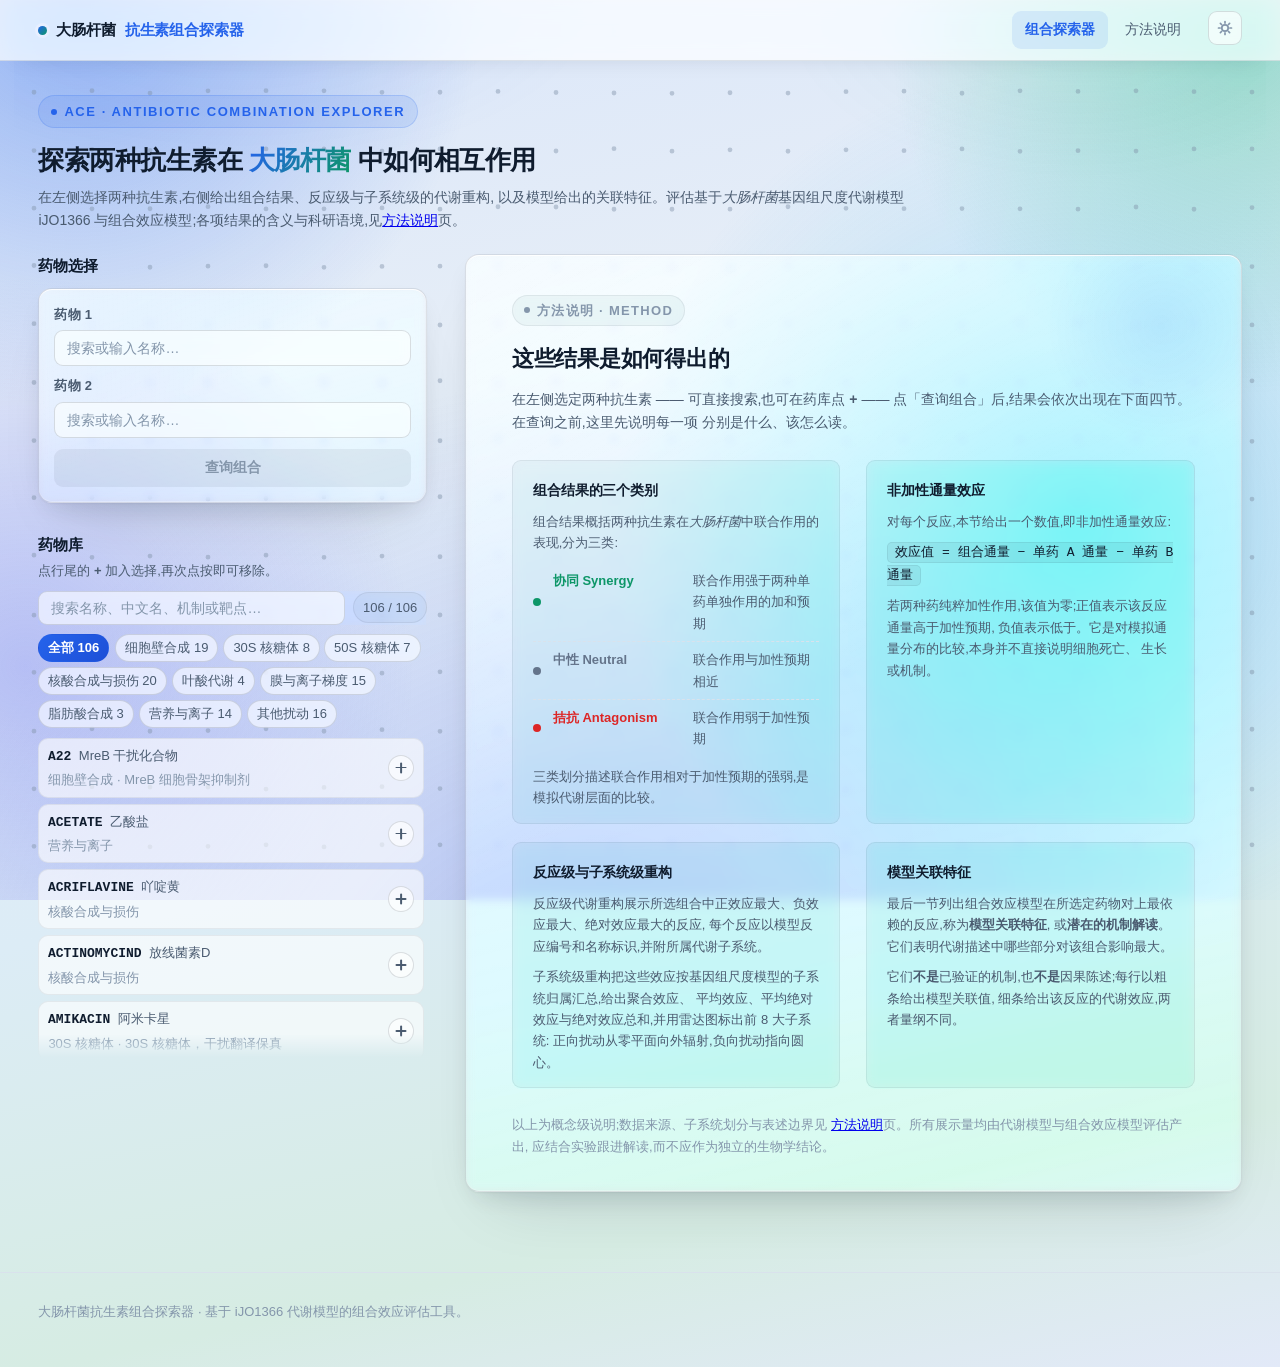
==== index.html @ 9e70644c "Initial commit: ACE web platform (Chinese UI, 8-step evaluation overlay)" ====
<!DOCTYPE html>
<html lang="zh-CN">
<head>
<meta charset="utf-8">
<meta name="viewport" content="width=device-width, initial-scale=1">
<title>组合探索器 — 大肠杆菌抗生素组合探索器</title>
<link rel="stylesheet" href="css/style.css?v=54">
<script src="js/theme.js?v=54"></script>
<script src="js/grid.js?v=54" defer></script>
<script src="js/collapse.js?v=54" defer></script>
</head>
<body>

<canvas id="bg-grid" aria-hidden="true"></canvas>

<div id="err-banner" style="display:none;position:fixed;left:0;right:0;bottom:0;z-index:999;
     background:#7f1d1d;color:#fff;font:13px/1.5 monospace;padding:10px 16px;white-space:pre-wrap"></div>
<script>
  /* surface runtime problems instead of letting them fail silently */
  window.__showErr = function (m) {
    var b = document.getElementById('err-banner');
    b.style.display = 'block';
    b.textContent = '运行错误: ' + m;
  };
  window.addEventListener('error', function (e) { window.__showErr(e.message); });
  window.addEventListener('unhandledrejection', function (e) {
    window.__showErr((e.reason && e.reason.message) || String(e.reason));
  });
</script>

<nav class="nav">
  <div class="nav-inner">
    <a class="brand" href="index.html">大肠杆菌 <span>抗生素组合探索器</span></a>
    <div class="nav-links">
      <a href="index.html" class="active">组合探索器</a>
      <a href="about.html">方法说明</a>
      <button id="theme-toggle" class="theme-toggle" type="button" aria-label="切换亮/暗主题" title="切换亮/暗主题">
        <svg class="icon-sun" viewBox="0 0 16 16" fill="none" stroke="currentColor" stroke-width="1.7" stroke-linecap="round" stroke-linejoin="round" aria-hidden="true" focusable="false"><circle cx="8" cy="8" r="3.2"/><path d="M8 1.5v1.6M8 12.9v1.6M1.5 8h1.6M12.9 8h1.6M3.4 3.4l1.1 1.1M11.5 11.5l1.1 1.1M12.6 3.4l-1.1 1.1M4.5 11.5l-1.1 1.1"/></svg>
        <svg class="icon-moon" viewBox="0 0 16 16" fill="none" stroke="currentColor" stroke-width="1.7" stroke-linecap="round" stroke-linejoin="round" aria-hidden="true" focusable="false"><path d="M13.5 9.5A5.8 5.8 0 0 1 6.5 2.5a5.8 5.8 0 1 0 7 7z"/></svg>
      </button>
    </div>
  </div>
</nav>

<main class="wrap">

  <!-- ============ boot ============ -->
  <div id="boot-status" class="state"><div class="spinner"></div>正在准备评估环境…</div>

  <div id="explorer" style="display:none">

    <header class="hero hero-compact">
      <span class="eyebrow">ACE · ANTIBIOTIC COMBINATION EXPLORER</span>
      <h1>探索两种抗生素在 <i>大肠杆菌</i> 中如何相互作用</h1>
      <p>在左侧选择两种抗生素,右侧给出组合结果、反应级与子系统级的代谢重构,
         以及模型给出的关联特征。评估基于<i>大肠杆菌</i>基因组尺度代谢模型 iJO1366
         与组合效应模型;各项结果的含义与科研语境,见<a href="about.html">方法说明</a>页。</p>
    </header>

    <div class="app-shell">

      <!-- ==================== 左栏:选药 + 药物库 ==================== -->
      <aside class="rail" id="rail">

        <!-- ---- 药物选择(不参与编号:编号从右栏「组合结果」开始) ---- -->
        <section class="section rail-block" id="select-section">
          <div class="section-head">
            <h2>药物选择</h2>
          </div>

          <div class="card picker-card">
            <div class="selector-grid">
              <div class="picker" id="picker-a">
                <label>药物 1</label>
                <input type="text" placeholder="搜索或输入名称…" autocomplete="off" spellcheck="false">
                <div class="dropdown"></div>
              </div>

              <div class="plus">+</div>

              <div class="picker" id="picker-b">
                <label>药物 2</label>
                <input type="text" placeholder="搜索或输入名称…" autocomplete="off" spellcheck="false">
                <div class="dropdown"></div>
              </div>
            </div>

            <div class="explore-row">
              <button class="btn btn-ghost" id="reset-btn" style="display:none">清除选择</button>
              <button class="btn" id="explore-btn" disabled>查询组合</button>
            </div>
            <div class="hint" id="pick-warn" style="display:none;color:var(--antagonism)"></div>
          </div>
        </section>

        <!-- ---- 药物库(原独立页签,现并入左栏) ---- -->
        <section class="section rail-block rail-lib" id="lib">
          <div class="section-head">
            <h2>药物库</h2>
            <p>点行尾的 <b>+</b> 加入选择,再次点按即可移除。</p>
          </div>

          <div class="lib-toolbar">
            <input type="text" id="lib-search" placeholder="搜索名称、中文名、机制或靶点…"
                   autocomplete="off" spellcheck="false">
            <span class="count-pill" id="lib-count"></span>
          </div>
          <div class="cat-bar" id="cat-bar"></div>
          <div class="drug-list" id="drug-grid"></div>
          <div class="empty-box" id="lib-empty" style="display:none">没有符合搜索条件的药物。</div>
        </section>

      </aside>

      <!-- ==================== 右栏:结果 ==================== -->
      <div class="results" id="results-col">

        <!-- 空态:未选药时右栏直接给出方法说明(与 about 页同口径) -->
        <div class="card result-empty" id="result-empty">
          <div class="re-badge">方法说明 · METHOD</div>
          <h3>这些结果是如何得出的</h3>
          <p class="re-lead">在左侧选定两种抗生素 —— 可直接搜索,也可在药库点 <b>+</b> ——
             点「查询组合」后,结果会依次出现在下面四节。在查询之前,这里先说明每一项
             分别是什么、该怎么读。</p>
          <div class="re-doc">
            <section class="re-doc-sec">
              <h4>组合结果的三个类别</h4>
              <p>组合结果概括两种抗生素在<i>大肠杆菌</i>中联合作用的表现,分为三类:</p>
              <ul class="class-list">
                <li class="r-Synergy"><b>协同 Synergy</b><span>联合作用强于两种单药单独作用的加和预期</span></li>
                <li class="r-Neutral"><b>中性 Neutral</b><span>联合作用与加性预期相近</span></li>
                <li class="r-Antagonism"><b>拮抗 Antagonism</b><span>联合作用弱于加性预期</span></li>
              </ul>
              <p>三类划分描述联合作用相对于加性预期的强弱,是模拟代谢层面的比较。</p>
            </section>
            <section class="re-doc-sec">
              <h4>非加性通量效应</h4>
              <p>对每个反应,本节给出一个数值,即非加性通量效应:</p>
              <p><code>效应值 = 组合通量 − 单药 A 通量 − 单药 B 通量</code></p>
              <p>若两种药纯粹加性作用,该值为零;正值表示该反应通量高于加性预期,
                 负值表示低于。它是对模拟通量分布的比较,本身并不直接说明细胞死亡、
                 生长或机制。</p>
            </section>
            <section class="re-doc-sec">
              <h4>反应级与子系统级重构</h4>
              <p>反应级代谢重构展示所选组合中正效应最大、负效应最大、绝对效应最大的反应,
                 每个反应以模型反应编号和名称标识,并附所属代谢子系统。</p>
              <p>子系统级重构把这些效应按基因组尺度模型的子系统归属汇总,给出聚合效应、
                 平均效应、平均绝对效应与绝对效应总和,并用雷达图标出前 8 大子系统:
                 正向扰动从零平面向外辐射,负向扰动指向圆心。</p>
            </section>
            <section class="re-doc-sec">
              <h4>模型关联特征</h4>
              <p>最后一节列出组合效应模型在所选定药物对上最依赖的反应,称为<b>模型关联特征</b>,
                 或<b>潜在的机制解读</b>。它们表明代谢描述中哪些部分对该组合影响最大。</p>
              <p>它们<b>不是</b>已验证的机制,也<b>不是</b>因果陈述;每行以粗条给出模型关联值,
                 细条给出该反应的代谢效应,两者量纲不同。</p>
            </section>
          </div>
          <p class="re-foot">以上为概念级说明;数据来源、子系统划分与表述边界见
             <a href="about.html">方法说明</a>页。所有展示量均由代谢模型与组合效应模型评估产出,
             应结合实验跟进解读,而不应作为独立的生物学结论。</p>
        </div>

        <!-- ---- 1. 组合结果 ---- -->
        <section class="section" id="result-section" style="display:none" data-collapse>
          <div class="section-head">
            <h2><span class="step-no">1</span>组合结果</h2>
          </div>
          <div class="card" id="result-card"></div>
        </section>

        <!-- ---- 2. 反应级代谢重构 ---- -->
        <section class="section" id="rewiring-section" style="display:none" data-collapse>
          <div class="section-head">
            <h2><span class="step-no">2</span>反应级代谢重构</h2>
            <p>每个反应的非加性通量效应:组合通量减去两种单药通量。</p>
          </div>
          <div class="card">
            <div style="padding:18px 20px">
              <div class="tabs" id="rx-tabs">
                <button class="tab active" data-mode="top_increased">增强最多</button>
                <button class="tab" data-mode="top_decreased">减弱最多</button>
                <button class="tab" data-mode="top_absolute">绝对变化最大</button>
              </div>
              <div class="chart" id="rx-body"></div>
              <div class="chart-legend">条形长度表示非加性通量效应的大小,<b class="eff pos">正向(增强)</b> / <b class="eff neg">负向(减弱)</b>;点击任意行查看反应详情。</div>
              <div class="detail" id="rx-detail"></div>
            </div>
          </div>
        </section>

        <!-- ---- 3. 子系统级代谢重构 ---- -->
        <section class="section" id="subsystem-section" style="display:none" data-collapse>
          <div class="section-head">
            <h2><span class="step-no">3</span>子系统级代谢重构</h2>
            <p>在 iJO1366 模型的 39 个子系统上汇总的非加性效应。</p>
          </div>
          <div class="card">
            <div class="subs-layout">
              <div class="radar-wrap">
                <div class="radar-title">扰动总览 · 前 8 大子系统</div>
                <svg id="subs-radar" class="radar" viewBox="0 42 480 384" role="img"
                     aria-label="子系统扰动雷达图:零平面为正八边形,正向扰动从零平面向外辐射,负向扰动从零平面指向圆心,不越过圆心"></svg>
                <div class="radar-legend">
                  <span class="lg-item"><span class="lg-dot pos"></span>正向扰动 · 向外辐射</span>
                  <span class="lg-item"><span class="lg-dot neg"></span>负向扰动 · 指向圆心</span>
                  <span class="lg-item"><svg class="lg-oct" viewBox="0 0 14 14" aria-hidden="true"><polygon points="7,1.4 11,3 12.6,7 11,11 7,12.6 3,11 1.4,7 3,3"/></svg>正八边形 = 零平面</span>
                  <span class="lg-note">点击任意轴查看该子系统详情。</span>
                </div>
              </div>
              <div class="subs-bars-wrap">
                <div style="padding:18px 12px">
                  <div class="bars" id="subs-bars"></div>
                </div>
                <div style="padding:0 20px 18px">
                  <button class="btn btn-ghost btn-sm" id="subs-more" style="display:none"></button>
                </div>
              </div>
            </div>
            <div style="padding:0 20px 18px"><div class="detail" id="subs-detail"></div></div>
          </div>
        </section>

        <!-- ---- 4. 模型关联特征 ---- -->
        <section class="section" id="shap-section" style="display:none" data-collapse>
          <div class="section-head">
            <h2><span class="step-no">4</span>模型关联特征</h2>
          </div>
          <div class="card">
            <div style="padding:18px 20px">
              <div class="shap-note" id="shap-note"></div>
              <div class="chart" id="shap-body"></div>
              <div class="chart-legend">
                <span class="lg-item"><span class="lg-bar thick"></span>粗条 = 模型关联值(SHAP)</span><span class="lg-item"><span class="lg-bar thin"></span>细条 = 该反应的代谢效应</span><span class="lg-note">两者量纲不同,各自按本图内的最大值缩放;点击任意行查看详情。</span>
              </div>
              <div class="detail" id="shap-detail"></div>
            </div>
          </div>
        </section>

      </div>
    </div>

  </div>
</main>

<div class="toast" id="lib-toast" role="status"></div>

<footer>
  <div class="wrap">
    大肠杆菌抗生素组合探索器 · 基于 iJO1366 代谢模型的组合效应评估工具。
  </div>
</footer>

<script src="js/data.js?v=54"></script>
<script src="js/app.js?v=54"></script>
</body>
</html>
---- css/style.css ----
/* ============================================================
   大肠杆菌抗生素组合探索器 · 中文版
   Scientific + Modern + Clean + Interactive
   纯静态,零依赖(无 CDN、无图表库);支持浅色/深色双主题
   ============================================================ */

:root {
  --sans: -apple-system, BlinkMacSystemFont, "Segoe UI", "PingFang SC",
          "HarmonyOS Sans SC", "MiSans", "Hiragino Sans GB", "Microsoft YaHei",
          "Noto Sans CJK SC", sans-serif;
  --mono: ui-monospace, SFMono-Regular, "SF Mono", Menlo, Consolas, monospace;

  --bg:            #f4f7fb;
  --bg-glow-1:     rgba(37, 99, 235, .07);
  --bg-glow-2:     rgba(16, 185, 129, .06);
  --surface:       #ffffff;
  --surface-2:     #eef3f9;
  --surface-3:     #e6edf6;
  --border:        #d9e2ec;
  --border-strong: #c3d0e0;

  --text:          #0f1c2e;
  --text-2:        #4a5b70;
  --text-3:        #8496ab;

  --accent:        #2563eb;
  --accent-strong: #1d4fd7;
  --accent-soft:   #e8efff;
  --accent-ring:   rgba(37, 99, 235, .18);
  --on-accent:     #ffffff;

  --synergy:       #0d9668;
  --synergy-deep:  #065f46;
  --synergy-soft:  #dcf5e9;
  --neutral:       #64748b;
  --neutral-deep:  #334155;
  --neutral-soft:  #edf1f6;
  --antagonism:    #dc2626;
  --antagonism-deep:#991b1b;
  --antagonism-soft:#fdeaea;

  --inc:           #e11d48;
  --dec:           #2563eb;

  --radius:        14px;
  --radius-sm:     9px;
  --shadow:        0 1px 2px rgba(15, 28, 46, .05), 0 4px 14px rgba(15, 28, 46, .06);
  --shadow-lg:     0 4px 12px rgba(15, 28, 46, .08), 0 14px 40px rgba(15, 28, 46, .12);
  --nav-bg:        rgba(255, 255, 255, .72);
  --grid-line:     rgba(15, 28, 46, .045);
  --grid-dot-alpha: 0.45;   /* 39 轮:背景点阵静止点不透明度升为主题令牌 ——
                               浅色保持 37 轮定值 0.45,暗色两块同步给 0.34
                               (用户"暗色背景再暗一点,点也可以暗一点")。
                               grid.js 的 readColors 读此令牌覆写 CFG.dotAlpha */

  /* ---- 毛玻璃面板体系 ----
     面板 = 半透明渐变底 + 独立伪层的背景模糊 + 发丝边 + 内高光。
     模糊不能放在面板本体:backdrop-filter 会让元素成为 fixed 后代的
     包含块,下拉框(position:fixed + JS 视口坐标)会整体错位。 */
  --glass-tint-1:  rgba(255, 255, 255, .36);
  --glass-tint-2:  rgba(255, 255, 255, .14);
  --glass-sheen:   linear-gradient(150deg, rgba(255, 255, 255, .40), rgba(255, 255, 255, 0) 46%);
  --glass-border:  rgba(15, 28, 46, .10);
  --glass-edge:    inset 0 1px 0 rgba(255, 255, 255, .90), inset 0 -1px 0 rgba(255, 255, 255, .26);
  --glass-shadow:  0 1px 2px rgba(15, 28, 46, .05),
                   0 12px 28px -10px rgba(15, 28, 46, .14),
                   0 32px 64px -32px rgba(15, 28, 46, .18);
  --glass-shadow-hover: 0 2px 4px rgba(15, 28, 46, .06),
                   0 18px 40px -12px rgba(15, 28, 46, .18),
                   0 40px 76px -32px rgba(15, 28, 46, .22);
  --glass-blur:    saturate(190%) blur(4px) brightness(1.04);
  /* 控件/内嵌块的折射:比面板 blur 略大(6px),层次上是"面板柔、控件利" */
  --ctl-blur:      saturate(165%) blur(6px);
  --glass-inset:   rgba(15, 28, 46, .035);
  --glass-inset-border: rgba(15, 28, 46, .07);
  --field-bg:      rgba(255, 255, 255, .62);
  /* 浮层(下拉框/菜单)比面板更实:列表文字密集,底下透出页面文字会读不清 */
  --panel-solid-1: rgba(255, 255, 255, .88);
  --panel-solid-2: rgba(250, 253, 255, .76);
  --field-border:  rgba(15, 28, 46, .14);
  /* 玻璃面板内部的半透明层:悬停、轨道、小徽标都用它,避免不透明块突兀地贴上去 */
  --row-hover:     rgba(15, 28, 46, .045);
  --accent-wash:   rgba(37, 99, 235, .10);
  --track:         rgba(15, 28, 46, .06);
  /* 左栏药物列表的行:底色与输入框同款(--field-bg + --ctl-blur,第三十轮统一),
     hover / selected 在此基础上逐档加强 */
  --row-bg-hover:  linear-gradient(180deg, rgba(255, 255, 255, .78), rgba(255, 255, 255, .60));
  --row-bg-active: rgba(37, 99, 235, .13);

  /* 环境光:给毛玻璃提供可折射的底色(点在点阵画布之下) */
  --ambient-1:     rgba(37, 99, 235, .40);
  --ambient-2:     rgba(16, 185, 129, .34);
  --ambient-3:     rgba(99, 102, 241, .34);
  --ambient-4:     rgba(56, 189, 248, .34);
}

/* 38 轮:系统暗色块加 html:not([data-theme]) 门控 —— 一旦用户手动切换过
   (html 上出现 data-theme),系统偏好就不再参与,由下方 html[data-theme="dark"]
   接管;显式选"亮色"时本块同样不命中,浅色 :root 生效(选择压过系统)。 */
@media (prefers-color-scheme: dark) {
  html:not([data-theme]) {
    --bg:            #070d1a;
    --bg-glow-1:     rgba(59, 130, 246, .10);
    --bg-glow-2:     rgba(16, 185, 129, .07);
    --surface:       #111a2e;
    --surface-2:     #17233a;
    --surface-3:     #1d2b47;
    --border:        #24344f;
    --border-strong: #31455f;

    --text:          #e8eef8;
    --text-2:        #a7b6cc;
    --text-3:        #6d819d;

    --accent:        #5b9bff;
    --accent-strong: #7aadff;
    --accent-soft:   #16294a;
    --accent-ring:   rgba(91, 155, 255, .25);
    --on-accent:     #0b1220;

    --synergy:       #34d399;
    --synergy-deep:  #a7f3d0;
    --synergy-soft:  #0e2f26;
    --neutral:       #94a3b8;
    --neutral-deep:  #cbd5e1;
    --neutral-soft:  #1a2438;
    --antagonism:    #f87171;
    --antagonism-deep:#fecaca;
    --antagonism-soft:#3a1a1e;

    --inc:           #fb7185;
    --dec:           #60a5fa;

    --shadow:        0 1px 2px rgba(0, 0, 0, .25), 0 4px 14px rgba(0, 0, 0, .22);
    --shadow-lg:     0 4px 12px rgba(0, 0, 0, .3), 0 14px 40px rgba(0, 0, 0, .4);
    --nav-bg:        rgba(7, 13, 26, .76);
    --grid-line:     rgba(148, 163, 184, .07);
    --grid-dot-alpha: 0.34;

    --glass-tint-1:  rgba(24, 35, 58, .46);
    --glass-tint-2:  rgba(13, 21, 37, .26);
    --glass-sheen:   linear-gradient(150deg, rgba(255, 255, 255, .07), rgba(255, 255, 255, 0) 46%);
    --glass-border:  rgba(148, 163, 184, .18);
    --glass-blur:    saturate(160%) blur(5px) brightness(1.10);
    --ctl-blur:      saturate(150%) blur(7px) brightness(1.06);
    --glass-edge:    inset 0 1px 0 rgba(255, 255, 255, .07), inset 0 -1px 0 rgba(0, 0, 0, .25);
    --glass-shadow:  0 1px 2px rgba(0, 0, 0, .35),
                     0 14px 32px -10px rgba(0, 0, 0, .5),
                     0 36px 72px -34px rgba(0, 0, 0, .6);
    --glass-shadow-hover: 0 2px 6px rgba(0, 0, 0, .4),
                     0 20px 44px -12px rgba(0, 0, 0, .55),
                     0 44px 80px -34px rgba(0, 0, 0, .65);
    --glass-inset:   rgba(255, 255, 255, .045);
    --glass-inset-border: rgba(148, 163, 184, .12);
    --field-bg:      rgba(8, 14, 26, .50);
    --panel-solid-1: rgba(20, 31, 51, .92);
    --panel-solid-2: rgba(12, 21, 36, .86);
    --field-border:  rgba(148, 163, 184, .20);
    --row-hover:     rgba(148, 163, 184, .10);
    --accent-wash:   rgba(91, 155, 255, .16);
    --track:         rgba(148, 163, 184, .12);
    --row-bg-hover:  linear-gradient(180deg, rgba(50, 69, 102, .90), rgba(32, 48, 74, .80));
    --row-bg-active: rgba(91, 155, 255, .20);

    --ambient-1:     rgba(59, 130, 246, .22);
    --ambient-2:     rgba(16, 185, 129, .19);
    --ambient-3:     rgba(139, 92, 246, .22);
    --ambient-4:     rgba(56, 189, 248, .19);
  }
}

/* 手动切到暗色(38 轮):令牌与上方门控媒体查询块逐行相同 —— smoke 里有对等
   断言(系统暗无属性 vs data-theme="dark" 的令牌快照必须逐项一致),
   改一块必须同步改另一块。特异性:html[data-theme="dark"] = (0,1,1),
   高于浅色 :root 的 (0,1,0),且源码位置在后,双保险压过浅色令牌。 */
html[data-theme="dark"] {
  --bg:            #070d1a;
  --bg-glow-1:     rgba(59, 130, 246, .10);
  --bg-glow-2:     rgba(16, 185, 129, .07);
  --surface:       #111a2e;
  --surface-2:     #17233a;
  --surface-3:     #1d2b47;
  --border:        #24344f;
  --border-strong: #31455f;

  --text:          #e8eef8;
  --text-2:        #a7b6cc;
  --text-3:        #6d819d;

  --accent:        #5b9bff;
  --accent-strong: #7aadff;
  --accent-soft:   #16294a;
  --accent-ring:   rgba(91, 155, 255, .25);
  --on-accent:     #0b1220;

  --synergy:       #34d399;
  --synergy-deep:  #a7f3d0;
  --synergy-soft:   #0e2f26;
  --neutral:       #94a3b8;
  --neutral-deep:  #cbd5e1;
  --neutral-soft:  #1a2438;
  --antagonism:    #f87171;
  --antagonism-deep:#fecaca;
  --antagonism-soft:#3a1a1e;

  --inc:           #fb7185;
  --dec:           #60a5fa;

  --shadow:        0 1px 2px rgba(0, 0, 0, .25), 0 4px 14px rgba(0, 0, 0, .22);
  --shadow-lg:     0 4px 12px rgba(0, 0, 0, .3), 0 14px 40px rgba(0, 0, 0, .4);
  --nav-bg:        rgba(7, 13, 26, .76);
  --grid-line:     rgba(148, 163, 184, .07);
  --grid-dot-alpha: 0.34;

  --glass-tint-1:  rgba(24, 35, 58, .46);
  --glass-tint-2:  rgba(13, 21, 37, .26);
  --glass-sheen:   linear-gradient(150deg, rgba(255, 255, 255, .07), rgba(255, 255, 255, 0) 46%);
  --glass-border:  rgba(148, 163, 184, .18);
  --glass-blur:    saturate(160%) blur(5px) brightness(1.10);
  --ctl-blur:      saturate(150%) blur(7px) brightness(1.06);
  --glass-edge:    inset 0 1px 0 rgba(255, 255, 255, .07), inset 0 -1px 0 rgba(0, 0, 0, .25);
  --glass-shadow:  0 1px 2px rgba(0, 0, 0, .35),
                     0 14px 32px -10px rgba(0, 0, 0, .5),
                     0 36px 72px -34px rgba(0, 0, 0, .6);
  --glass-shadow-hover: 0 2px 6px rgba(0, 0, 0, .4),
                     0 20px 44px -12px rgba(0, 0, 0, .55),
                     0 44px 80px -34px rgba(0, 0, 0, .65);
  --glass-inset:   rgba(255, 255, 255, .045);
  --glass-inset-border: rgba(148, 163, 184, .12);
  --field-bg:      rgba(8, 14, 26, .50);
  --panel-solid-1: rgba(20, 31, 51, .92);
  --panel-solid-2: rgba(12, 21, 36, .86);
  --field-border:  rgba(148, 163, 184, .20);
  --row-hover:     rgba(148, 163, 184, .10);
  --accent-wash:   rgba(91, 155, 255, .16);
  --track:         rgba(148, 163, 184, .12);
  --row-bg-hover:  linear-gradient(180deg, rgba(50, 69, 102, .90), rgba(32, 48, 74, .80));
  --row-bg-active: rgba(91, 155, 255, .20);

  --ambient-1:     rgba(59, 130, 246, .22);
  --ambient-2:     rgba(16, 185, 129, .19);
  --ambient-3:     rgba(139, 92, 246, .22);
  --ambient-4:     rgba(56, 189, 248, .19);
}

* { box-sizing: border-box; }

html { scroll-behavior: smooth; }

/* 页面底色放到 html:#bg-grid(z-index:-1)才能衬在内容与底色之间。
   不能用纯色:纯色底上任何半透明面板都等于实心白纸。这里给一层覆盖整篇
   文档的极淡对角色温渐变,保证滚到任何区段、光斑之间也有色可透。 */
html {
  background:
    linear-gradient(168deg, #dae6fa 0%, #e5edf7 26%, #dcecf6 58%, #d6ece3 84%, #e2e9f8 100%);
  background-color: var(--bg);
}
/* 深色底同样需要色温变化,纯色会把面板压成死板的深灰块。
   必须写在浅色 html 规则之后:媒体查询不提升特异性,先出现会被后面的覆盖。
   38 轮:内层选择器同样加 :not([data-theme]) 门控,手动切换后让位给下方规则。
   39 轮:渐变整体再下调一档(#070e1c/#05090f/#060d18/#040e10),配合 --bg
   #0b1220 → #070d1a(用户"暗色背景再暗一点,再深邃一点")。 */
@media (prefers-color-scheme: dark) {
  html:not([data-theme]) {
    background:
      linear-gradient(168deg, #070e1c 0%, #05090f 30%, #060d18 66%, #040e10 100%);
    background-color: var(--bg);
  }
}
/* 手动暗色的 html 底色:与上方门控规则逐行相同(smoke 对等断言)。
   39 轮:渐变四档与媒体块同步下调(漏改这里 smoke 的 bgok 会立刻红)。 */
html[data-theme="dark"] {
  background:
    linear-gradient(168deg, #070e1c 0%, #05090f 30%, #060d18 66%, #040e10 100%);
  background-color: var(--bg);
}

body {
  margin: 0;
  color: var(--text);
  font-family: var(--sans);
  font-size: 15px;
  line-height: 1.65;
  -webkit-font-smoothing: antialiased;
  text-rendering: optimizeLegibility;
}

/* ================= 字号阶梯(第三十四轮) =================
   用户反馈"字号统一一些,有些文字太小了"。此前全文 90 处 font-size 散落
   20 个值(9/11/11.5/12/12.5/13/13.5/14/14.5/15/15.5 …),同级文字在不同
   板块相差 1-2px,观感不齐。现归并为四级(展示级标题不动):
     15 正文   body / 分区标题(rail h2)/ brand
     14 次正文 说明段 / 导航 / 主按钮 / 输入框 / 表格 / 下拉项
     13 辅助   副标题 / 提示 / 图例 / 脚注 / 药库行文字 / 等宽数值
     12 微标   大写徽章 / 筛选片 / 表头 / 等宽标识符 / 计数片
   展示级(16/18/19/22/26/32/38/52)是标题层级,不在此列。
   雷达标签不在此列:第三十三轮起按显示宽度反算,屏幕字号恒为 ~14px。
   smoke 断言:可见文字的计算字号 ∈ 该集合,且最小 ≥ 12px。 */

/* 环境光:几片固定的彩色光斑铺在点阵画布之下。
   光斑必须够大够浓才「透得过来」——玻璃要让人看见模糊后的色块,否则
   近白底 + 白色面板叠出来与实心无异。fixed 定位使滚动时色斑相对面板
   移动,面板边缘内外色差连续,毛玻璃的折射感才成立。 */
body::before {
  content: ""; position: fixed; inset: 0; z-index: -2;
  pointer-events: none;
  background:
    radial-gradient(circle 580px at 6% 0%, var(--ambient-1), transparent 70%),
    radial-gradient(circle 500px at 97% 5%, var(--ambient-2), transparent 70%),
    radial-gradient(circle 640px at 84% 58%, var(--ambient-4), transparent 72%),
    radial-gradient(circle 540px at 2% 74%, var(--ambient-3), transparent 72%),
    radial-gradient(circle 900px at 46% 118%, var(--ambient-3), transparent 76%);
}

::selection { background: var(--accent-ring); }

/* 内容区随视口放宽:1440 视口两侧约 43px,1920 视口两侧约 58px,2560 居中 2400px。
   原固定 1120px 在大屏上两侧各空 400px,双栏之后左栏只剩 348px,明显偏挤;
   此后连续三轮放宽(1680 → 1920 → 2400),每次都是"还能再宽一点"。 */
.wrap {
  max-width: 2400px; margin: 0 auto;
  padding: 0 clamp(28px, 3vw, 84px);
}

/* 方法说明是阅读页,不跟着工作台一起放宽:正文行宽 860px 已是舒适上限,
   卡片若满宽 1680,文字会挤在左侧、右侧空一大片。导航条同理收窄,
   与正文左缘对齐(特异性要压过 .nav-inner 的 max-width)。 */
.wrap-read { max-width: 1500px; }
.nav-inner.wrap-read { max-width: 1500px; }

/* ---------------- 双栏工作台 ----------------
   左 1/3 = 选药 + 药物库(原独立页签并入),右 2/3 = 结果。
   左栏 sticky 并占满视口高度,下半的药物库自己滚动 —— 右栏结果再长,
   选药与搜索也始终在手边。 */
.app-shell {
  display: grid;
  grid-template-columns: minmax(300px, 1fr) minmax(0, 2fr);
  gap: 38px;
  align-items: start;
}
.rail {
  position: sticky; top: 76px;
  display: flex; flex-direction: column;
  height: calc(100vh - 96px);
  min-height: 460px;
}
.results { min-width: 0; display: flex; flex-direction: column; }
/* 结果列的第一个板块与右栏顶齐平,不额外下压 */
.results > .section:first-of-type { margin-top: 2px; }


/* ---------------- 顶部导航 ---------------- */
.nav {
  position: sticky; top: 0; z-index: 50;
  background: var(--nav-bg);
  backdrop-filter: saturate(180%) blur(10px);
  -webkit-backdrop-filter: saturate(180%) blur(10px);
  border-bottom: 1px solid var(--glass-border);
  box-shadow: 0 8px 28px -22px rgba(15, 28, 46, .35);
}
.nav-inner {
  max-width: 2400px; margin: 0 auto; padding: 0 clamp(28px, 3vw, 84px);
  height: 60px; display: flex; align-items: center; gap: 32px;
}
.brand {
  font-weight: 700; font-size: 15px; letter-spacing: -.01em;
  color: var(--text); text-decoration: none; white-space: nowrap;
  display: inline-flex; align-items: center; gap: 9px;
}
.brand::before {
  content: ""; width: 9px; height: 9px; border-radius: 50%;
  background: linear-gradient(135deg, var(--accent), var(--synergy));
  box-shadow: 0 0 0 3px var(--accent-soft);
}
.brand span { color: var(--accent); }
.nav-links { display: flex; gap: 4px; margin-left: auto; }
.nav-links a {
  color: var(--text-2); text-decoration: none; font-size: 14px;
  padding: 7px 13px; border-radius: var(--radius-sm);
  transition: color .15s, background .15s;
}
.nav-links a:hover { background: var(--row-hover); color: var(--text); }
.nav-links a.active { background: var(--accent-wash); color: var(--accent); font-weight: 600; }

/* ---------------- 亮/暗主题开关(38 轮) ---------------- */
/* 放在 .nav-links 末尾即导航条最右。规格对齐 .collapse-btn:
   图标按钮、field 底、hover 变 accent、focus-visible 描边;
   同样显式继承字号/字体,压掉 Chrome 给 button 的 13.3333px UA 默认值。 */
.theme-toggle {
  margin-left: 10px; width: 34px; height: 34px;
  display: inline-flex; align-items: center; justify-content: center;
  border: 1px solid var(--field-border); border-radius: var(--radius-sm);
  background: var(--field-bg); color: var(--text-3); cursor: pointer;
  transition: color .15s, border-color .15s, background-color .15s;
  font-size: inherit; font-family: inherit;
}
.theme-toggle:hover { color: var(--accent); border-color: var(--accent); background: var(--accent-wash); }
.theme-toggle:focus-visible { outline: 2px solid var(--accent); outline-offset: 2px; }
.theme-toggle svg { width: 16px; height: 16px; }
/* 图标表示"当前主题":亮色显太阳,暗色显月亮。基础态(显太阳)写在无条件
   规则里,两条暗色来源分别覆盖 —— ① 系统暗且用户没选过(无 data-theme),
   只能靠媒体查询表达;② 用户手动切暗(html[data-theme="dark"]).
   两条的选择器都是 (0,3,1),稳压基础态的 (0,2,0)。 */
.theme-toggle .icon-moon { display: none; }
@media (prefers-color-scheme: dark) {
  html:not([data-theme]) .theme-toggle .icon-sun { display: none; }
  html:not([data-theme]) .theme-toggle .icon-moon { display: inline; }
}
html[data-theme="dark"] .theme-toggle .icon-sun { display: none; }
html[data-theme="dark"] .theme-toggle .icon-moon { display: inline; }

/* ---------------- 可交互点阵背景 ---------------- */
#bg-grid {
  position: fixed; inset: 0; z-index: -1;
  pointer-events: none; display: block;
}

/* ---------------- 首屏 ---------------- */
.hero { padding: 60px 0 10px; position: relative; }
.hero::before {
  content: ""; position: absolute; inset: -60px -24px 0; z-index: -1;
  background:
    radial-gradient(520px 240px at 18% 0%, var(--bg-glow-1), transparent 70%),
    radial-gradient(420px 220px at 85% 10%, var(--bg-glow-2), transparent 70%);
  -webkit-mask-image: linear-gradient(#000 70%, transparent);
  mask-image: linear-gradient(#000 70%, transparent);
  pointer-events: none;
}
.hero h1 {
  margin: 0 0 12px; font-size: 32px; line-height: 1.28;
  letter-spacing: -.02em; font-weight: 750;
}
.hero h1 i {
  font-style: normal;
  background: linear-gradient(120deg, var(--accent), var(--synergy));
  -webkit-background-clip: text; background-clip: text;
  -webkit-text-fill-color: transparent;
}
.hero p { margin: 0; color: var(--text-2); font-size: 16px; max-width: 720px; }
/* 双栏之后首屏只需交代上下文,不占半屏;
   底部留白 22px:副标题与工作台之间要有一口气,不然贴着左栏标题 */
.hero-compact { padding: 34px 0 22px; }
.hero-compact h1 { font-size: 26px; margin-bottom: 8px; }
.hero-compact p { font-size: 14px; max-width: 900px; }

.eyebrow {
  display: inline-flex; align-items: center; gap: 7px;
  font-size: 13px; font-weight: 600; letter-spacing: .12em;
  color: var(--accent); background: var(--accent-wash);
  padding: 5px 12px; border-radius: 999px; margin-bottom: 16px;
  border: 1px solid var(--accent-ring);
}
.eyebrow::before {
  content: ""; width: 6px; height: 6px; border-radius: 50%;
  background: var(--accent);
}

/* ---------------- 卡片与分区 ---------------- */
/* 毛玻璃面板:半透明渐变底 + 发丝边 + 内高光 + 分层投影。
   背景模糊放在 ::after 独立层上——若直接给 .card 加 backdrop-filter,
   它会成为 fixed 后代的包含块,下拉框(JS 视口坐标)会整体错位。 */
.card {
  position: relative;
  background:
    var(--glass-sheen),
    linear-gradient(165deg, var(--glass-tint-1), var(--glass-tint-2));
  border: 1px solid var(--glass-border);
  border-radius: var(--radius);
  box-shadow: var(--glass-shadow), var(--glass-edge);
  transition: box-shadow .2s, border-color .2s, transform .2s;
}
.card::after {
  content: "";
  position: absolute; inset: 0; z-index: -1;
  border-radius: inherit; pointer-events: none;
  backdrop-filter: var(--glass-blur);
  -webkit-backdrop-filter: var(--glass-blur);
}
/* ================= 玻璃一致性(第二十九轮) =================
   之前的不一致:大面板 .card 有真折射(.card::after blur),而输入框 / 筛选片 /
   页签 / 幽灵按钮 / 内嵌说明块只是半透明纯色 —— 同一页上两种"塑料感"。
   这里给「控件级」与「内嵌面板级」补上同一族 backdrop-filter(--ctl-blur),
   blur 比面板大 2px:面板更柔、控件更利,层次仍在。
   有意不加的一处(是设计决定,不是漏改):
   - 下拉浮层:列表文字密,要更实(--panel-solid-*)。
   (药库 106 行第三十轮前也在此列,用户明确要求"和别处一致"后已补上
   --ctl-blur,见 .drug-list .drug-card。)
   陷阱:backdrop-filter 会让元素成为 fixed 后代的包含块 —— 所以只加在
   没有 fixed 后代的元素上。picker 的 input 安全(下拉框是它的兄弟,不是后代)。 */
.picker input,
.lib-toolbar input,
.cat-chip,
.tabs .tab,
.btn-ghost,
.collapse-btn,
.count-pill,
.re-badge,
.re-doc-sec,
.shap-note,
.detail,
.empty-box,
.tag,
.flow-step,
.note,
.lib-toolbar {
  backdrop-filter: var(--ctl-blur);
  -webkit-backdrop-filter: var(--ctl-blur);
}

/* 不支持背景模糊的浏览器退回不透明面板,布局与层次不变 */
@supports not ((backdrop-filter: blur(1px)) or (-webkit-backdrop-filter: blur(1px))) {
  .card {
    background: var(--surface);
    box-shadow: var(--shadow);
  }
  .card::after { display: none; }
  .dropdown { background: var(--surface); }
  .picker input, .lib-toolbar input, .cat-chip, .tabs .tab, .btn-ghost,
  .collapse-btn, .count-pill, .re-badge, .re-doc-sec, .shap-note, .detail, .empty-box,
  .tag, .flow-step, .note, .lib-toolbar {
    backdrop-filter: none;
    -webkit-backdrop-filter: none;
  }
  /* 药卡行自带更高特异性的模糊规则,回退要同特异性才压得住 */
  .drug-list .drug-card {
    backdrop-filter: none;
    -webkit-backdrop-filter: none;
  }
}
/* 折叠/锚点跳转时留出 sticky 导航的高度,标题不会被压在导航下面 */
.section { margin: 46px 0; scroll-margin-top: 76px; }
.section-head { margin-bottom: 18px; position: relative; padding-right: 36px; }
.section-head h2 {
  margin: 0 0 5px; font-size: 19px; font-weight: 700; letter-spacing: -.01em;
  display: flex; align-items: center;
}
.section-head p { margin: 0; color: var(--text-2); font-size: 14px; }

/* ---------------- 左栏板块(紧凑版分区标题) ---------------- */
/* 第三十三轮:选药区与药物库之间的间隔 16 → 30px(用户反馈"大一些") */
.rail-block { margin: 0 0 30px; flex: none; }
.rail-block .section-head { margin-bottom: 9px; padding-right: 0; }
.rail-block .section-head h2 {
  font-size: 15px; font-weight: 680; margin: 0;
}
.rail-block .section-head p { font-size: 13px; margin-top: 3px; }
.rail-block .step-no {
  width: 21px; height: 21px; border-radius: 7px;
  font-size: 13px; margin-right: 8px;
}


/* ---------------- 折叠 ---------------- */
.collapse-btn {
  position: absolute; top: 1px; right: 0;
  width: 30px; height: 30px; display: inline-flex; align-items: center; justify-content: center;
  border: 1px solid var(--field-border); border-radius: 9px;
  background: var(--field-bg); color: var(--text-3); cursor: pointer;
  transition: color .18s, border-color .18s, background-color .18s, transform .18s;
  /* 表单控件在 Chrome 里有 UA 默认字号(Windows 上 13.3333px),会压过继承,
     按钮内只有 SVG 图标没有文字,但计算值会掉出字号阶梯 —— 显式继承 */
  font-size: inherit; font-family: inherit;
}
.collapse-btn:hover { color: var(--accent); border-color: var(--accent); background: var(--accent-wash); }
.collapse-btn:focus-visible { outline: 2px solid var(--accent); outline-offset: 2px; }
.collapse-btn svg { width: 15px; height: 15px; transition: transform .3s cubic-bezier(.3,.7,.3,1); }
.section.collapsed .collapse-btn svg { transform: rotate(180deg); }
.section.collapsed .section-head { margin-bottom: 0; }
.section-body {
  display: grid; grid-template-rows: 1fr;
  transition: grid-template-rows .35s cubic-bezier(.3,.7,.3,1);
}
.section-body > .body-inner { overflow: hidden; min-height: 0; }
.section.collapsed .section-body { grid-template-rows: 0fr; }
@media (prefers-reduced-motion: reduce) {
  .section-body { transition: none; }
  .collapse-btn svg { transition: none; }
}

/* ---------------- 子系统雷达图 ---------------- */
.subs-layout { display: flex; flex-direction: column; }
.radar-wrap {
  padding: 24px 8px 10px; display: flex; flex-direction: column; align-items: center; gap: 12px;
}
.radar-title { font-size: 14px; font-weight: 660; color: var(--text-2); }
/* 第三十一轮:用户要求"再大一倍"。显示尺寸改为随右栏宽度走、上限 1120px
   (= 原 560 的两倍)。只改显示尺寸 —— viewBox 480 的几何不变,
   smoke 里按 SVG 坐标断言,不受影响。
   27 轮时 600 就把条形图顶出视口,那时右栏才 ~1000px;现在右栏在 1920
   视口下实测 ~1126px,装得下两倍;窄视口 max-width:100% 自动收缩不溢卡。
   代价:大视口下雷达不再与条形图同屏(用户明确要求放大,接受)。 */
.radar { width: 100%; max-width: 1120px; height: auto; animation: pop .4s ease; }
.radar .ring { fill: none; stroke: var(--border); stroke-width: 1; }
.radar .axis { stroke: var(--border); stroke-width: 1; }
.radar .zeroplane { fill: var(--track); stroke: var(--text-3); stroke-width: 1.6; }
.radar .outline { fill: var(--accent); fill-opacity: .07; stroke: var(--accent); stroke-width: 1.4; stroke-dasharray: 4 3; }
.radar .spoke { stroke-width: 2.8; stroke-linecap: round; }
.radar .spoke.pos { stroke: var(--inc); }
.radar .spoke.neg { stroke: var(--dec); }
.radar .dot { stroke: var(--surface); stroke-width: 1.6; }
.radar .dot.pos { fill: var(--inc); }
.radar .dot.neg { fill: var(--dec); }
.radar .lbl { font-size: 13px; fill: var(--text-2); }
.radar .hit { cursor: pointer; }
.radar .hit:hover .lbl { fill: var(--accent); }
.radar-legend { display: flex; gap: 20px; flex-wrap: wrap; justify-content: center; font-size: 13px; color: var(--text-3); }
.radar-legend .lg-item { display: inline-flex; align-items: center; gap: 7px; }
.radar-legend .lg-dot { width: 10px; height: 10px; border-radius: 50%; }
.radar-legend .lg-dot.pos { background: var(--inc); }
.radar-legend .lg-dot.neg { background: var(--dec); }
.radar-legend .lg-oct { width: 16px; height: 16px; flex: none; }
.radar-legend .lg-oct polygon { fill: var(--track); stroke: var(--text-3); stroke-width: 1.3; }
.radar-legend .lg-note { color: var(--text-3); }
.step-no {
  display: inline-flex; align-items: center; justify-content: center;
  width: 24px; height: 24px; border-radius: 8px;
  background: linear-gradient(135deg, var(--accent), var(--accent-strong));
  color: var(--on-accent); font-size: 13px; font-weight: 700;
  margin-right: 10px; box-shadow: 0 2px 6px var(--accent-ring);
  font-variant-numeric: tabular-nums;
}

/* ---------------- 药物选择(左栏) ----------------
   窄栏里两槽纵向排:A 在上、B 在下,标签已经区分,不需要「+」占位。 */
.selector-grid {
  display: flex; flex-direction: column;
  gap: 9px; align-items: stretch; padding: 0;
}
.picker-card {
  padding: 15px; display: flex; flex-direction: column; gap: 11px;
}
.picker-card .picker label { font-size: 13px; margin-bottom: 5px; }
.picker-card .picker input { padding: 9px 12px; font-size: 14px; }
/* 第三十三轮:清除选择移到查询组合左边、同级并列(用户反馈);
   两钮同高度(stretch),查询组合吃满剩余宽度 */
.explore-row { display: flex; gap: 10px; align-items: stretch; }
#explore-btn { flex: 1 1 auto; width: auto; min-width: 0; padding: 10px 16px; font-size: 14px; }
#reset-btn { flex: none; }
.picker-card .hint { padding: 0; font-size: 13px; line-height: 1.55; }
.picker { position: relative; }
.picker label {
  display: block; font-size: 13px; font-weight: 600; color: var(--text-2);
  margin-bottom: 8px; letter-spacing: .02em;
}
.picker input {
  width: 100%; padding: 11px 14px; font-size: 14px; font-family: inherit;
  border: 1px solid var(--field-border); border-radius: var(--radius-sm);
  background: var(--field-bg); color: var(--text); outline: none;
  transition: border-color .15s, box-shadow .15s, background-color .15s;
}
.picker input::placeholder { color: var(--text-3); }
.picker input:focus {
  border-color: var(--accent); background: var(--glass-tint-1);
  box-shadow: 0 0 0 3px var(--accent-ring);
}
/* 两槽纵向排列后,「+」不再占位 */
.plus { display: none; }

/* position:fixed + JS 坐标(见 app.js 的 place()):绕开折叠板块
   .body-inner 的 overflow:hidden 裁剪,空间不足时自动向上翻转 */
.dropdown {
  position: fixed; top: 0; left: 0; z-index: 120;
  background: linear-gradient(165deg, var(--panel-solid-1), var(--panel-solid-2));
  border: 1px solid var(--glass-border);
  border-radius: var(--radius-sm);
  box-shadow: var(--glass-shadow-hover), var(--glass-edge);
  backdrop-filter: var(--glass-blur);
  -webkit-backdrop-filter: var(--glass-blur);
  max-height: 300px; overflow-y: auto; display: none;
  padding: 5px;
}
.dropdown.open { display: block; animation: pop .14s ease; }
@keyframes pop { from { opacity: 0; transform: translateY(-3px); } to { opacity: 1; transform: none; } }
.dropdown-item {
  padding: 9px 12px; cursor: pointer; font-size: 14px;
  display: flex; justify-content: space-between; gap: 12px; align-items: baseline;
  border-radius: 7px;
}
.dropdown-item:hover, .dropdown-item.hl { background: var(--accent-wash); }
.dropdown-item.selected { background: var(--accent-wash); }
.dropdown-item.selected span:first-child { font-weight: 680; color: var(--accent); }
.dropdown-empty { padding: 12px 14px; color: var(--text-3); font-size: 13px; }

.btn {
  padding: 11px 20px; font-size: 14px; font-weight: 600;
  border: none; border-radius: var(--radius-sm);
  background: linear-gradient(135deg, var(--accent), var(--accent-strong));
  color: var(--on-accent); cursor: pointer; font-family: inherit;
  transition: transform .15s, box-shadow .15s, filter .15s;
  white-space: nowrap;
}
.btn:hover:not(:disabled) {
  transform: translateY(-1px);
  box-shadow: 0 4px 14px var(--accent-ring);
  filter: brightness(1.05);
}
.btn:active:not(:disabled) { transform: translateY(0); }
.btn:disabled { background: var(--track); color: var(--text-3); cursor: not-allowed; }
.btn-ghost {
  background: transparent; color: var(--accent); border: 1px solid var(--border-strong);
}
.btn-ghost:hover:not(:disabled) { background: var(--accent-wash); box-shadow: none; filter: none; }
.btn-sm { padding: 7px 13px; font-size: 13px; }

.hint { padding: 0 24px 20px; font-size: 13px; color: var(--text-3); }
.hint .btn { margin-left: 10px; }

/* ---------------- 结果区空态 ----------------
   未选药时右栏不是空白,而是一张说明卡:它占了首屏 2/3,
   空白会让整个版面看着像加载失败。 */
/* 空态 = 方法说明(第二十九轮改):未查询时右栏不是四行目录,
   而是一篇与 about 页同口径的概念说明;查询后整卡让位给结果。 */
.result-empty {
  position: relative; overflow: hidden;
  padding: 40px 46px 34px;
}
.result-empty::before {
  content: ""; position: absolute; right: -80px; top: -90px;
  width: 320px; height: 320px; border-radius: 50%; pointer-events: none;
  background: radial-gradient(closest-side, var(--accent-wash), transparent 72%);
}
.result-empty > * { position: relative; z-index: 1; }
.re-badge {
  display: inline-flex; align-items: center; gap: 7px;
  font-size: 13px; font-weight: 650; letter-spacing: .1em;
  color: var(--text-3); background: var(--glass-inset);
  border: 1px solid var(--glass-inset-border);
  padding: 4px 11px; border-radius: 999px;
}
.re-badge::before {
  content: ""; width: 6px; height: 6px; border-radius: 50%; background: var(--text-3);
}
.result-empty h3 {
  margin: 15px 0 10px; font-size: 22px; font-weight: 720; letter-spacing: -.01em;
}
.re-lead {
  margin: 0 0 26px; font-size: 14px; color: var(--text-2); max-width: 780px;
}
/* 四节说明两两并排:右栏足够宽,单列会拖得很长 */
.re-doc {
  display: grid; grid-template-columns: repeat(2, minmax(0, 1fr));
  gap: 18px 26px;
}
.re-doc-sec {
  padding: 18px 20px 14px;
  background: var(--glass-inset);
  border: 1px solid var(--glass-inset-border);
  border-radius: var(--radius-sm);
}
.re-doc-sec h4 {
  margin: 0 0 9px; font-size: 14px; font-weight: 700; letter-spacing: -.005em;
}
.re-doc-sec p { margin: 0 0 9px; font-size: 13px; color: var(--text-2); }
.re-doc-sec p:last-child { margin-bottom: 0; }
.re-doc-sec .class-list { margin: 4px 0 9px; }
.re-doc-sec .class-list li { font-size: 13px; padding: 7px 0; }
.re-doc-sec .class-list span { font-size: 13px; }
.re-doc-sec code {
  font-family: var(--mono); font-size: 13px; background: var(--track);
  padding: 2px 7px; border-radius: 5px; color: var(--text);
  border: 1px solid var(--glass-inset-border);
}
.result-empty .re-foot {
  margin: 26px 0 0; font-size: 13px; color: var(--text-3); max-width: 860px;
}

/* 组合结果(最高视觉层级) */
/* 注意:内层 .result-card 不能带 margin-top —— 它会让整块(含顶部灯管线与光晕)
   比 .card 的上边框低 22px,灯就"飘"在卡片里面,用户反馈过"氛围灯偏离上边框"。
   与上方标题的间距由 .section-head 的 margin-bottom 提供。 */
.result-card {
  padding: 46px 32px 42px; text-align: center;
  border-radius: var(--radius); position: relative; overflow: hidden;
}
/* 顶部氛围灯:必须从上边框起、横跨整卡。
   原来 420×190 居中、中心还在 at 50% -10%,在 1060px 宽的卡上只有三分之一宽、
   且亮心落在边框之外,看起来像悬在卡里的一盏小射灯 —— 用户反馈"偏离上边框"。
   改成 120% 宽、中心贴 at 50% 0,亮度从边框向下衰减,与边框连成一条顶光。 */
.result-card::before {
  content: ""; position: absolute; inset: 0; z-index: 0;
  /* 两层:linear 从边框内侧 0 起步、全宽均匀(灯带本体),
     radial 在中央补一点聚光(灯芯)。单用 radial 只有中间一小团亮、两侧边框是暗的,
     看着就是"灯没对准上边框"。 */
  background:
    linear-gradient(180deg, var(--result-glow, transparent) 0%, transparent 44%),
    radial-gradient(90% 170px at 50% 0%, var(--result-glow, transparent), transparent 72%);
  pointer-events: none;
}
.result-card.glow-Synergy     { --result-glow: rgba(13, 150, 104, .20); --result-glow-line: rgba(13, 150, 104, .55); }
.result-card.glow-Neutral     { --result-glow: rgba(100, 116, 139, .18); --result-glow-line: rgba(100, 116, 139, .45); }
.result-card.glow-Antagonism  { --result-glow: rgba(220, 38, 38, .19); --result-glow-line: rgba(220, 38, 38, .55); }
/* 灯管本体:沿上边框内侧一条 2px 细光,两端 9% 渐隐,被圆角自然裁住 ——
   让"灯"有实体、明确贴在上边框上,而不是漂浮的一团晕。 */
.result-card::after {
  content: ""; position: absolute; left: 0; right: 0; top: 0; height: 2px; z-index: 0;
  background: linear-gradient(90deg, transparent 0,
              var(--result-glow-line, transparent) 9%,
              var(--result-glow-line, transparent) 91%, transparent 100%);
  pointer-events: none;
}
/* #result-card 就是 .card 本体:把它的 150° 斜向白纱换成正上方的弱纱,
   否则左上角一片死白会盖住氛围灯,顶部看着像"一道斜白 + 一团绿光"两层。
   与标题的间距放在这一层(而不是内层 .result-card),灯才不会被一起推下去。 */
#result-card {
  margin-top: 22px;
  --glass-sheen: linear-gradient(180deg, rgba(255, 255, 255, .12), rgba(255, 255, 255, 0) 30%);
}
.result-card > * { position: relative; z-index: 1; }
.result-label {
  font-size: 13px; font-weight: 650; letter-spacing: .16em;
  color: var(--text-3); margin-bottom: 16px;
}
.result-value {
  font-size: 52px; font-weight: 800; letter-spacing: .02em; line-height: 1.1;
  margin: 0 0 12px; font-variant-numeric: tabular-nums;
  text-shadow: 0 1px 0 var(--surface);
}
.result-pair {
  font-size: 16px; color: var(--text-2); font-weight: 500;
  display: inline-flex; align-items: center; gap: 12px; flex-wrap: wrap;
  justify-content: center;
}
.result-pair strong { color: var(--text); font-weight: 650; }
.result-pair .x { color: var(--text-3); font-weight: 300; font-size: 18px; }

.r-Synergy    { color: var(--synergy); }
.r-Neutral    { color: var(--neutral); }
.r-Antagonism { color: var(--antagonism); }
.bg-Synergy    { background: var(--synergy-soft); }
.bg-Neutral    { background: var(--neutral-soft); }
.bg-Antagonism { background: var(--antagonism-soft); }

.result-chip {
  display: inline-flex; align-items: center; gap: 7px;
  margin-top: 20px; padding: 7px 18px; border-radius: 999px;
  font-size: 13px; font-weight: 650; letter-spacing: .02em;
  border: 1px solid currentColor;
}
.result-chip::before {
  content: ""; width: 7px; height: 7px; border-radius: 50%;
  background: currentColor;
}

/* ---------------- 表格 / 页签 ---------------- */
.tabs { display: flex; gap: 6px; margin-bottom: 14px; flex-wrap: wrap; }
.tab {
  padding: 7px 15px; font-size: 14px; border-radius: 999px;
  border: 1px solid var(--field-border); background: var(--field-bg);
  color: var(--text-2); cursor: pointer; font-family: inherit;
  transition: color .15s, background .15s, border-color .15s;
}
.tab:hover { background: var(--row-hover); color: var(--text); }
.tab.active {
  background: linear-gradient(135deg, var(--accent), var(--accent-strong));
  color: var(--on-accent); border-color: transparent; font-weight: 600;
}

.rx-table { width: 100%; border-collapse: collapse; font-size: 14px; }
.rx-table th {
  text-align: left; font-size: 13px; font-weight: 650; letter-spacing: .08em;
  text-transform: uppercase; color: var(--text-3); padding: 10px 14px;
  border-bottom: 1px solid var(--border-strong); white-space: nowrap;
}
.rx-table td { padding: 11px 14px; border-bottom: 1px solid var(--track); vertical-align: top; }
.rx-table tr:last-child td { border-bottom: none; }
.rx-table tbody tr { cursor: pointer; transition: background .12s; }
.rx-table tbody tr:hover { background: var(--row-hover); }
.rx-name { font-weight: 550; }
.rx-id { font-family: var(--mono); font-size: 13px; color: var(--text-3); }
.rx-sub { font-size: 13px; color: var(--text-2); }
.eff { font-family: var(--mono); font-size: 13px; font-weight: 650; text-align: right; white-space: nowrap; font-variant-numeric: tabular-nums; }
.eff.pos { color: var(--inc); }
.eff.neg { color: var(--dec); }
.eff-pair { display: flex; flex-direction: column; align-items: flex-end; gap: 1px; }
.eff-sub {
  font-family: var(--mono); font-size: 13px; color: var(--text-3);
  font-variant-numeric: tabular-nums; white-space: nowrap;
}
.eff-sub.pos { color: var(--inc); opacity: .75; }
.eff-sub.neg { color: var(--dec); opacity: .75; }

/* ---------------- 条形图 ---------------- */
.bars { padding: 8px 4px; display: flex; flex-direction: column; gap: 3px; }
.bar-row {
  /* symmetric name/value columns so the track (and its 50% zero line)
     lands exactly on the row centre instead of drifting right */
  display: grid; grid-template-columns: 160px 1fr 160px;
  gap: 12px; align-items: center; padding: 6px 10px;
  border-radius: var(--radius-sm); cursor: pointer; transition: background .12s;
}
.bar-row:hover { background: var(--row-hover); }
.bar-name {
  font-size: 13px; color: var(--text-2); text-align: right;
  overflow: hidden; text-overflow: ellipsis; white-space: nowrap;
}
.bar-row:hover .bar-name { color: var(--text); }
.bar-track { position: relative; height: 18px; background: var(--track); border-radius: 5px; }
.bar-mid { position: absolute; left: 50%; top: 2px; bottom: 2px; width: 1px; background: var(--border-strong); }
.bar-fill { position: absolute; top: 2px; bottom: 2px; border-radius: 4px; transition: width .35s cubic-bezier(.2,.7,.3,1), left .35s cubic-bezier(.2,.7,.3,1); }
.bar-fill.pos { background-color: var(--inc); background-image: linear-gradient(180deg, rgba(255,255,255,.22), rgba(255,255,255,0)); }
.bar-fill.neg { background-color: var(--dec); background-image: linear-gradient(180deg, rgba(255,255,255,.22), rgba(255,255,255,0)); }
/* 细条(代谢效应)必须真的比粗条(关联值)细,否则两项看起来像重复的双条 */
.bar-track.thin { height: 9px; }
.bar-track.thin .bar-mid { top: 1px; bottom: 1px; }
.bar-track.thin .bar-fill { top: 1.5px; bottom: 1.5px; border-radius: 3px; opacity: .78; }
.bar-val { font-family: var(--mono); font-size: 13px; text-align: left; color: var(--text-2); font-variant-numeric: tabular-nums; }

/* ---------------- SHAP ---------------- */
.shap-note {
  padding: 13px 17px; background: var(--glass-inset);
  border-left: 3px solid var(--accent);
  border-radius: 0 var(--radius-sm) var(--radius-sm) 0;
  font-size: 13px; color: var(--text-2); margin-bottom: 16px;
}

/* ---------------- 详情面板 ---------------- */
.detail {
  margin-top: 14px; padding: 18px 20px; background: var(--glass-inset);
  border: 1px solid var(--glass-inset-border);
  border-radius: var(--radius-sm); font-size: 14px; display: none;
}
.detail.open { display: block; animation: pop .18s ease; }
.kv { display: grid; grid-template-columns: 180px 1fr; gap: 7px 16px; margin: 0; }
.kv dt { color: var(--text-3); font-size: 13px; }
.kv dd { margin: 0; font-family: var(--mono); font-size: 13px; font-variant-numeric: tabular-nums; }
.kv dd.plain { font-family: inherit; }

/* ---------------- 状态 ---------------- */
.state { padding: 54px 24px; text-align: center; color: var(--text-3); }
.spinner {
  width: 28px; height: 28px; margin: 0 auto 14px;
  border: 2.5px solid var(--border-strong); border-top-color: var(--accent);
  border-radius: 50%; animation: spin .8s linear infinite;
}
@keyframes spin { to { transform: rotate(360deg); } }
.empty-box {
  padding: 34px 24px; text-align: center; color: var(--text-3); font-size: 14px;
  border: 1px dashed var(--glass-inset-border); border-radius: var(--radius); background: var(--glass-inset);
}
.fade { animation: fade .35s ease; }
@keyframes fade { from { opacity: 0; transform: translateY(8px); } to { opacity: 1; transform: none; } }

/* ---------------- 评估过程(现场计算感) ---------------- */
.calc { padding: 30px 8px 22px; max-width: 460px; margin: 0 auto; }
.calc-head {
  display: flex; align-items: center; gap: 9px;
  font-size: 14px; color: var(--text-2); margin-bottom: 18px;
}
.calc-head b { color: var(--text); font-weight: 660; }
.calc-dot {
  width: 8px; height: 8px; border-radius: 50%; background: var(--accent);
  animation: calcPulse 1.15s ease-in-out infinite; flex: none;
}
@keyframes calcPulse {
  0%, 100% { opacity: .3; transform: scale(.78); }
  50%      { opacity: 1; transform: scale(1.18); }
}
.calc-steps { display: flex; flex-direction: column; gap: 10px; margin-bottom: 20px; }
.calc-step {
  display: flex; align-items: center; gap: 11px;
  font-size: 13px; color: var(--text-3);
  transition: color .25s ease, opacity .25s ease; opacity: .72;
}
.calc-step .calc-mark {
  width: 16px; height: 16px; border-radius: 50%; flex: none;
  border: 1.5px solid var(--border-strong); position: relative;
  transition: border-color .2s, background-color .2s;
}
.calc-step.active { color: var(--text); opacity: 1; font-weight: 580; }
.calc-step.active .calc-mark { border-color: var(--accent); }
.calc-step.active .calc-mark::after {
  content: ''; position: absolute; top: 50%; left: 50%;
  width: 5px; height: 5px; border-radius: 50%; background: var(--accent);
  transform: translate(-50%, -50%); animation: calcPulse 1s ease-in-out infinite;
}
.calc-step.done { color: var(--text-2); opacity: 1; }
.calc-step.done .calc-mark { background: var(--accent); border-color: var(--accent); }
.calc-step.done .calc-mark::after {
  content: '✓'; position: absolute; inset: 0;
  display: flex; align-items: center; justify-content: center;
  color: var(--on-accent); font-size: 10px; font-weight: 800; line-height: 1;
}
.calc-bar { height: 4px; border-radius: 3px; background: var(--track); overflow: hidden; }
.calc-bar-fill {
  height: 100%; width: 0; border-radius: 3px; background: var(--accent);
  transition: width .18s ease-out;
}

/* 图表行逐条入场(配合 app.js growBars 的宽度生长) */
.chart-row, .bar-row { animation: rowIn .34s ease both; animation-delay: calc(var(--i, 0) * 45ms); }
@keyframes rowIn { from { opacity: 0; transform: translateY(7px); } to { opacity: 1; transform: none; } }

@media (prefers-reduced-motion: reduce) {
  .chart-row, .bar-row { animation: none; }
  .bar-fill, .calc-bar-fill { transition: none; }
  .calc-dot, .calc-step.active .calc-mark::after { animation: none; }
}

/* ---------------- 药物库(已并入左栏) ---------------- */
.rail-lib {
  display: flex; flex-direction: column;
  flex: 1 1 auto; min-height: 0; margin-bottom: 0;
}
.lib-toolbar { display: flex; gap: 8px; align-items: center; margin-bottom: 9px; flex-wrap: nowrap; }
.lib-toolbar input {
  flex: 1; min-width: 0; padding: 8px 12px; font-size: 14px; font-family: inherit;
  border: 1px solid var(--field-border); border-radius: 9px;
  background: var(--field-bg); color: var(--text); outline: none;
  transition: border-color .15s, box-shadow .15s;
}
.lib-toolbar input::placeholder { color: var(--text-3); }
.lib-toolbar input:focus { border-color: var(--accent); box-shadow: 0 0 0 3px var(--accent-ring); }
.count-pill {
  font-size: 13px; color: var(--text-2); background: var(--glass-inset);
  padding: 4px 9px; border-radius: 999px; white-space: nowrap;
  border: 1px solid var(--glass-inset-border); font-variant-numeric: tabular-nums;
}

/* 106 行的长列表自己滚动:搜索框与分类条固定在栏顶,不随列表滚走 */
.drug-list {
  flex: 1 1 auto; min-height: 0; overflow-y: auto; overscroll-behavior: contain;
  display: flex; flex-direction: column; gap: 6px; padding-right: 3px;
  scrollbar-width: thin;
  /* 列表比视口长时,底部 24px 淡出,提示「下面还有」——
     首屏只露三行时不至于看着像只有三行 */
  -webkit-mask-image: linear-gradient(180deg, #000 calc(100% - 24px), transparent);
  mask-image: linear-gradient(180deg, #000 calc(100% - 24px), transparent);
}
.drug-list::-webkit-scrollbar { width: 8px; }
.drug-list::-webkit-scrollbar-track { background: transparent; }
.drug-list::-webkit-scrollbar-thumb { background: var(--track); border-radius: 4px; }
.drug-list::-webkit-scrollbar-thumb:hover { background: var(--border-strong); }

/* 行式药卡:与上方搜索框同款材料(--field-bg + --ctl-blur)。
   第三十轮前这里刻意用更实的 --row-bg 不加模糊(怕 106 个 backdrop-filter
   拖垮滚动),用户反馈"和别处不一致" —— 一致性是明确要求,性能代价接受;
   hover / selected 仍逐档加强。 */
.drug-list .drug-card {
  padding: 6px 9px;
  display: grid; grid-template-columns: minmax(0, 1fr) auto;
  gap: 9px; align-items: center;
  background: var(--field-bg);
  border: 1px solid var(--glass-inset-border);
  border-radius: 10px; box-shadow: none;
  backdrop-filter: var(--ctl-blur);
  -webkit-backdrop-filter: var(--ctl-blur);
  transition: background .14s, border-color .14s, box-shadow .14s;
}
.drug-list .drug-card::after { display: none; }
.drug-list .drug-card:hover {
  background: var(--row-bg-hover); border-color: var(--field-border);
  box-shadow: none; transform: none;
}
.drug-list .drug-card.selected {
  background: var(--row-bg-active); border-color: var(--accent);
  box-shadow: 0 0 0 1px var(--accent-ring);
}
.dc-line { display: flex; align-items: baseline; gap: 7px; min-width: 0; }
.dc-id {
  flex: 0 1 auto; min-width: 0;
  font-family: var(--mono); font-size: 13px; font-weight: 600; color: var(--text);
  white-space: nowrap; overflow: hidden; text-overflow: ellipsis;
}
.dc-cn {
  flex: 1 1 auto; min-width: 0; font-size: 13px; color: var(--text-2);
  white-space: nowrap; overflow: hidden; text-overflow: ellipsis;
}
.dc-sub {
  margin-top: 2px; font-size: 13px; color: var(--text-3);
  white-space: nowrap; overflow: hidden; text-overflow: ellipsis;
}
.dc-side { display: flex; align-items: center; gap: 6px; }
.drug-list .add-btn { width: 26px; height: 26px; }
.drug-list .add-btn::before { width: 11px; }
.drug-list .add-btn::after { height: 11px; }

.tag {
  display: inline-block; font-size: 13px; padding: 2.5px 9px; border-radius: 999px;
  background: var(--glass-inset); color: var(--text-2);
  margin-right: 5px; margin-top: 4px; border: 1px solid var(--glass-inset-border);
}

/* ---------------- 药物库:双槽选择条 ---------------- */
.pair-card {
  display: flex; align-items: center; gap: 14px; flex-wrap: wrap; padding: 16px 20px;
}
.pair-slot {
  display: flex; flex-direction: column; gap: 2px; min-width: 150px;
  padding: 9px 15px; border-radius: var(--radius-sm);
  border: 1px dashed var(--glass-inset-border); background: var(--glass-inset);
  transition: border-color .15s, background .15s;
}
.pair-slot.filled {
  border-style: solid; border-color: var(--accent); background: var(--accent-wash);
}
.pair-label {
  font-size: 13px; font-weight: 650; letter-spacing: .1em;
  text-transform: uppercase; color: var(--text-3);
}
.pair-value { font-family: var(--mono); font-size: 14px; color: var(--text-2); }
.pair-slot.filled .pair-value { color: var(--accent); font-weight: 650; }
.pair-plus { color: var(--text-3); font-size: 18px; font-weight: 300; }
.pair-go { margin-left: auto; }
.pair-go.pending { background: var(--track); color: var(--text-3); cursor: default; }
.pair-go.pending:hover { background: var(--track); transform: none; box-shadow: none; filter: none; }
.pair-go:not(.pending) { animation: pairPulse .9s ease 2; }
@keyframes pairPulse { 50% { box-shadow: 0 0 0 6px var(--accent-ring); } }

/* ---------------- 图表行(替代表格的直观条形图) ---------------- */
.chart { display: flex; flex-direction: column; gap: 4px; }
.chart-row {
  display: grid; grid-template-columns: minmax(200px, 300px) 1fr 92px;
  gap: 14px; align-items: center; padding: 9px 12px;
  border-radius: var(--radius-sm); cursor: pointer;
  transition: background .12s;
}
.chart-row:hover { background: var(--row-hover); }
.chart-label { min-width: 0; }
.chart-label .rx-name {
  font-weight: 550; font-size: 14px;
  overflow: hidden; text-overflow: ellipsis; white-space: nowrap;
}
.chart-label .rx-id {
  font-family: var(--mono); font-size: 13px; color: var(--text-3);
  overflow: hidden; text-overflow: ellipsis; white-space: nowrap;
}
.chart-label .rx-name .rank {
  display: inline-flex; align-items: center; justify-content: center;
  width: 18px; height: 18px; border-radius: 6px;
  background: var(--track); color: var(--text-2);
  font-size: 13px; font-weight: 650; margin-right: 8px;
  vertical-align: 1px;
}
.chart-bars { display: flex; flex-direction: column; gap: 4px; }
.chart-legend {
  font-size: 13px; color: var(--text-3); padding: 12px 12px 2px;
}
.chart-legend b { font-weight: 650; }
.chart-legend .lg-item {
  display: inline-flex; align-items: center; gap: 7px;
  margin-right: 20px; color: var(--text-2); font-weight: 560;
}
.chart-legend .lg-bar {
  display: inline-block; width: 26px; border-radius: 4px; background: var(--neutral);
}
.chart-legend .lg-bar.thick { height: 14px; }
.chart-legend .lg-bar.thin { height: 7px; border-radius: 3px; }
.chart-legend .lg-note { color: var(--text-3); }

/* ---------------- 药物库:分类筛选栏(窄栏紧凑版) ---------------- */
.cat-bar {
  display: flex; gap: 5px; flex-wrap: wrap; margin-bottom: 10px;
}
.cat-chip {
  padding: 4px 9px; font-size: 13px; font-family: inherit;
  border: 1px solid var(--field-border); border-radius: 999px;
  background: var(--field-bg); color: var(--text-2); cursor: pointer;
  transition: color .15s, background .15s, border-color .15s;
  font-variant-numeric: tabular-nums;
}
.cat-chip:hover { background: var(--row-hover); color: var(--text); }
.cat-chip.active {
  background: linear-gradient(135deg, var(--accent), var(--accent-strong));
  border-color: transparent; color: var(--on-accent); font-weight: 600;
}

/* ---------------- 药物库:单个 + 按钮 ---------------- */
.card-actions { display: flex; justify-content: flex-end; margin-top: 14px; }
.add-btn {
  position: relative; width: 34px; height: 34px; border-radius: 50%; flex: none;
  border: 1px solid var(--field-border); background: var(--field-bg);
  color: var(--text-2); cursor: pointer; padding: 0;
  transition: transform .15s, border-color .15s, color .15s, background .15s;
  /* 同上:压过 Chrome 给 button 的 UA 默认字号(13.3333px) */
  font-family: inherit; font-size: inherit;
}
/* 加号用伪元素绘制,避免字体度量导致的视觉偏心 */
.add-btn::before, .add-btn::after {
  content: ""; position: absolute; left: 50%; top: 50%;
  background: currentColor; border-radius: 1px;
  transform: translate(-50%, -50%);
}
.add-btn::before { width: 13px; height: 1.8px; }
.add-btn::after { width: 1.8px; height: 13px; }
.add-btn:hover {
  border-color: var(--accent); color: var(--accent);
  background: var(--accent-wash); transform: scale(1.1);
}
.add-btn.active {
  background: linear-gradient(135deg, var(--accent), var(--accent-strong));
  border-color: transparent; color: var(--on-accent);
}
/* 选中态:藏起竖条,加号变减号(第三十轮,用户要求"选中后加号变减号") */
.add-btn.active::after { display: none; }
.toast {
  position: fixed; left: 50%; bottom: 30px; transform: translateX(-50%);
  background: var(--text); color: var(--bg);
  font-size: 13px; font-weight: 550; padding: 9px 20px; border-radius: 999px;
  box-shadow: var(--shadow-lg); opacity: 0; pointer-events: none;
  transition: opacity .25s; z-index: 300;
}
.toast.show { opacity: .96; }

.slot-badge {
  position: absolute; top: 12px; right: 12px;
  display: inline-flex; align-items: center; gap: 5px;
  font-size: 13px; font-weight: 650; letter-spacing: .05em;
  color: var(--on-accent);
  background: linear-gradient(135deg, var(--accent), var(--accent-strong));
  padding: 3px 10px; border-radius: 999px;
  box-shadow: 0 2px 6px var(--accent-ring);
}
.drug-card { position: relative; }
.drug-card.selected { border-color: var(--accent); box-shadow: 0 0 0 1px var(--accent), var(--glass-shadow); }

/* ---------------- 方法页 ---------------- */
.flow { display: flex; flex-direction: column; gap: 0; margin: 10px 0; }
.flow-step {
  padding: 14px 18px; background: var(--glass-inset);
  border: 1px solid var(--glass-inset-border); border-radius: var(--radius-sm);
  font-size: 14px; font-weight: 550; position: relative;
}
.flow-step:first-child { background: var(--accent-wash); border-color: var(--accent-ring); color: var(--accent); font-weight: 650; }
.flow-arrow { text-align: center; color: var(--text-3); font-size: 14px; line-height: 1.2; padding: 5px 0; }
.prose { max-width: 900px; }
.prose h3 { font-size: 16px; margin: 28px 0 8px; font-weight: 700; }
.prose p { color: var(--text-2); margin: 0 0 12px; }
.prose ul { color: var(--text-2); padding-left: 20px; margin: 0 0 12px; }
.prose li { margin-bottom: 6px; }
.prose code {
  font-family: var(--mono); font-size: 13px; background: var(--track);
  padding: 2px 7px; border-radius: 5px; color: var(--text);
  border: 1px solid var(--glass-inset-border);
}

.note {
  padding: 14px 18px; border-radius: var(--radius-sm); font-size: 14px;
  background: var(--accent-wash); color: var(--accent);
  border: 1px solid var(--accent-ring);
}

/* ---------------- 结果解读(置于首页最前) ---------------- */
.prose h3:first-child { margin-top: 0; }
.class-list { list-style: none; padding: 0; margin: 0 0 14px; }
.class-list li {
  display: flex; align-items: baseline; gap: 12px;
  padding: 9px 0; border-bottom: 1px dashed var(--border); font-size: 14px;
}
.class-list li:last-child { border-bottom: none; }
.class-list li::before {
  content: ""; flex: none; width: 8px; height: 8px; border-radius: 50%;
  background: currentColor; align-self: center;
}
.class-list b { font-weight: 680; min-width: 128px; }
.class-list span { color: var(--text-2); }

.stat-strip {
  display: grid; grid-template-columns: repeat(4, 1fr); gap: 12px;
  margin: 6px 0 18px;
}
.stat {
  background: var(--glass-inset); border: 1px solid var(--glass-inset-border);
  border-radius: var(--radius-sm); padding: 14px 10px; text-align: center;
}
.stat b {
  display: block; font-size: 22px; font-weight: 750; color: var(--accent);
  font-variant-numeric: tabular-nums; letter-spacing: -.01em; line-height: 1.2;
}
.stat span { font-size: 13px; color: var(--text-3); }

footer {
  margin-top: 80px; padding: 28px 0 44px; border-top: 1px solid var(--border);
  color: var(--text-3); font-size: 13px;
}

/* ---------------- 响应式 ---------------- */
/* 两栏撑不开时改为上下堆叠:选药与药库在上,结果在下 —— 仍然是先选后看 */
@media (max-width: 1020px) {
  .app-shell { grid-template-columns: 1fr; gap: 0; }
  .rail { position: static; height: auto; min-height: 0; }
  .rail-block { margin-bottom: 20px; }
  .rail-lib { margin-bottom: 24px; }
  .drug-list { max-height: 420px; }
  .result-empty { padding: 30px 24px 24px; }
  /* 右栏变窄时四节说明改单列,避免每节被压成窄条 */
  .re-doc { grid-template-columns: 1fr; }
}
@media (max-width: 860px) {
  .selector-grid { grid-template-columns: 1fr; }
  .plus { display: none; }
  .result-value { font-size: 38px; }
  .chart-row { grid-template-columns: minmax(110px, 1fr) 1fr 76px; gap: 9px; }
  .chart-label .rx-name { font-size: 13px; }
  .bar-row { grid-template-columns: 110px 1fr 110px; }
  .kv { grid-template-columns: 1fr; gap: 2px; }
  .kv dt { margin-top: 8px; }
  .nav-inner { gap: 14px; }
  .nav-links a { padding: 6px 9px; font-size: 13px; }
  .brand { font-size: 14px; }
  .hero { padding: 40px 0 8px; }
  .hero h1 { font-size: 25px; }
  .section { margin: 34px 0; }
  .stat-strip { grid-template-columns: repeat(2, 1fr); }
  .class-list li { flex-wrap: wrap; gap: 4px 12px; }
  .class-list b { min-width: 0; }
}
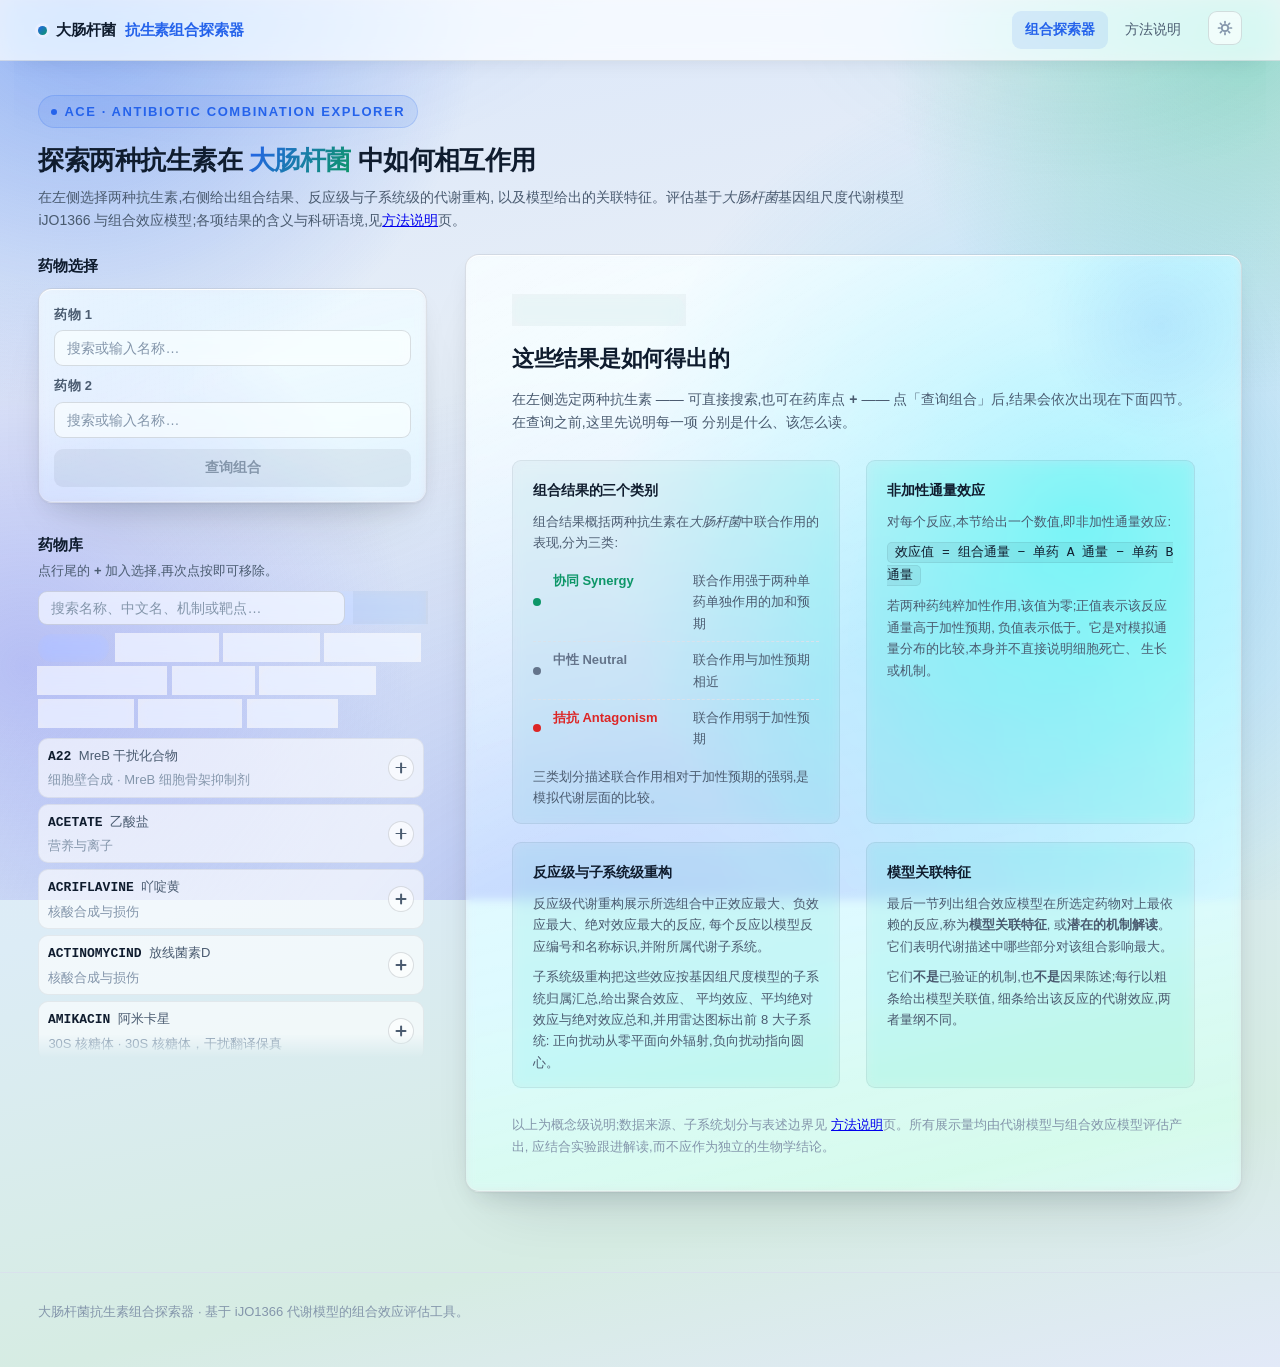
==== commit 812d9f5a: "Round 49: shard the three large tables (58.7MB -> 11.1MB); per-query fetch ~28KB - reaction_effects/" ====
--- a/index.html
+++ b/index.html
@@ -4,10 +4,10 @@
 <meta charset="utf-8">
 <meta name="viewport" content="width=device-width, initial-scale=1">
 <title>组合探索器 — 大肠杆菌抗生素组合探索器</title>
-<link rel="stylesheet" href="css/style.css?v=54">
-<script src="js/theme.js?v=54"></script>
-<script src="js/grid.js?v=54" defer></script>
-<script src="js/collapse.js?v=54" defer></script>
+<link rel="stylesheet" href="css/style.css?v=55">
+<script src="js/theme.js?v=55"></script>
+<script src="js/grid.js?v=55" defer></script>
+<script src="js/collapse.js?v=55" defer></script>
 </head>
 <body>
 
@@ -253,7 +253,7 @@
   </div>
 </footer>
 
-<script src="js/data.js?v=54"></script>
-<script src="js/app.js?v=54"></script>
+<script src="js/data.js?v=55"></script>
+<script src="js/app.js?v=55"></script>
 </body>
 </html>
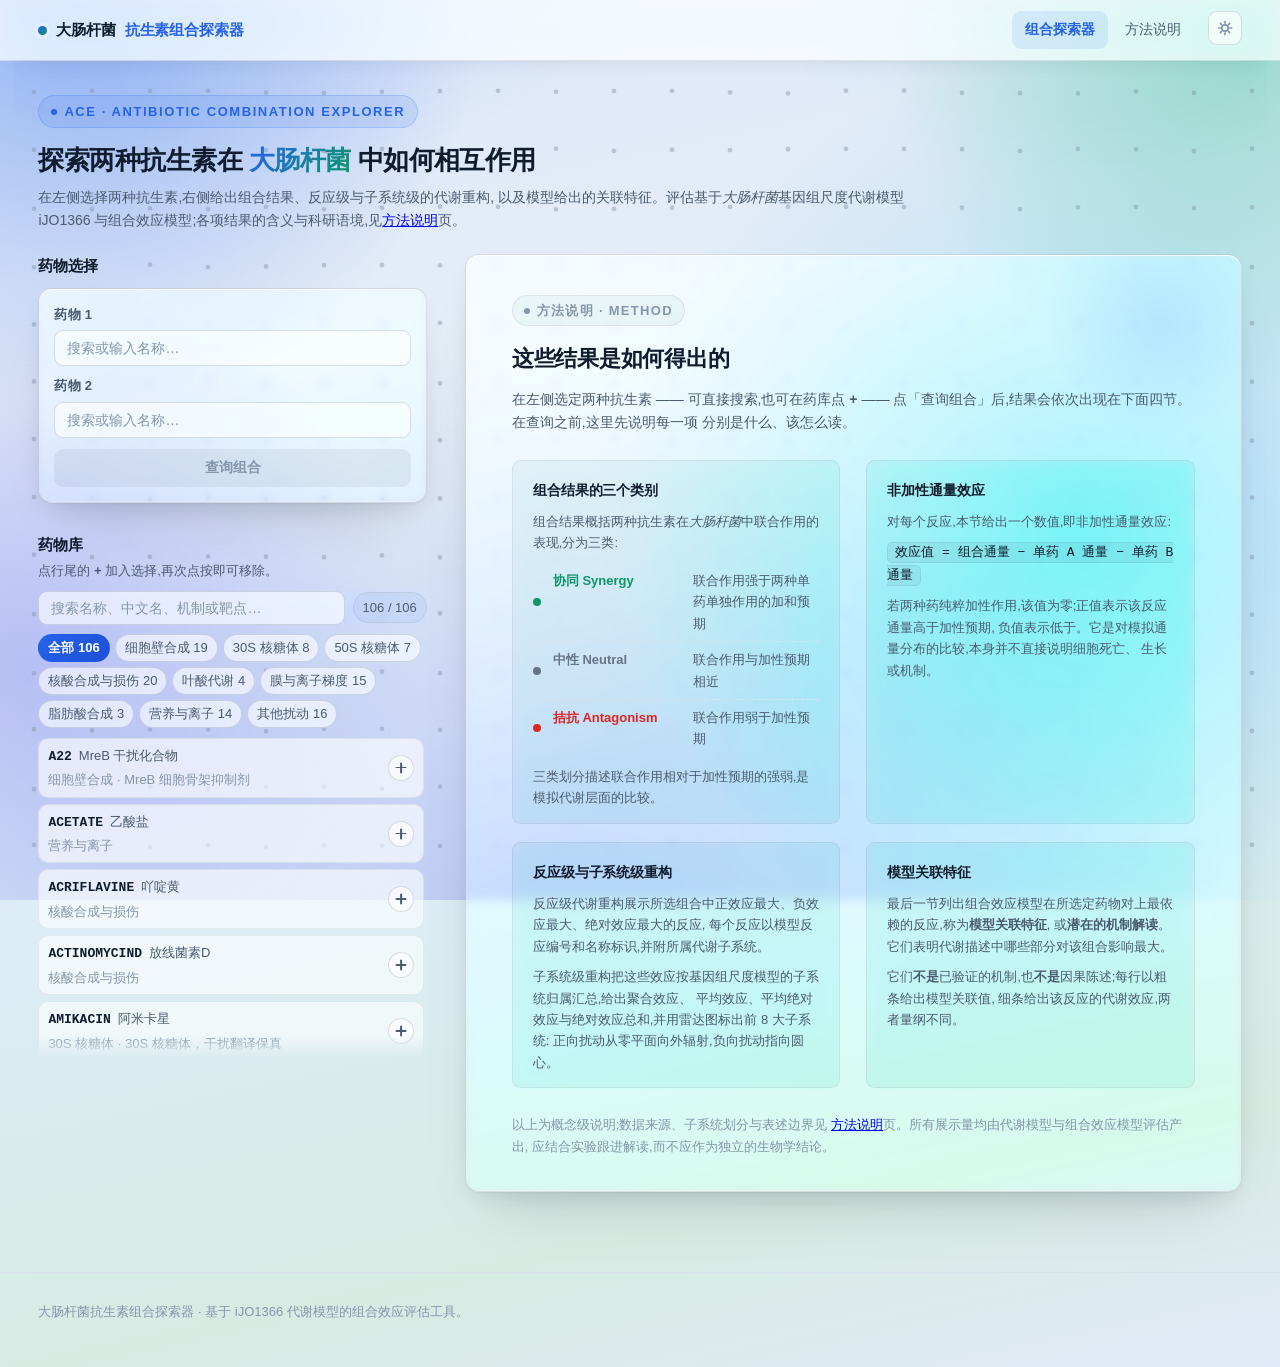
==== commit c5c8c5f8: "Round 49 fix: derive DATA_BASE from the page location (subpath-safe) The repo copy's DATA_BASE had b" ====
--- a/index.html
+++ b/index.html
@@ -4,10 +4,10 @@
 <meta charset="utf-8">
 <meta name="viewport" content="width=device-width, initial-scale=1">
 <title>组合探索器 — 大肠杆菌抗生素组合探索器</title>
-<link rel="stylesheet" href="css/style.css?v=55">
-<script src="js/theme.js?v=55"></script>
-<script src="js/grid.js?v=55" defer></script>
-<script src="js/collapse.js?v=55" defer></script>
+<link rel="stylesheet" href="css/style.css?v=56">
+<script src="js/theme.js?v=56"></script>
+<script src="js/grid.js?v=56" defer></script>
+<script src="js/collapse.js?v=56" defer></script>
 </head>
 <body>
 
@@ -253,7 +253,7 @@
   </div>
 </footer>
 
-<script src="js/data.js?v=55"></script>
-<script src="js/app.js?v=55"></script>
+<script src="js/data.js?v=56"></script>
+<script src="js/app.js?v=56"></script>
 </body>
 </html>
